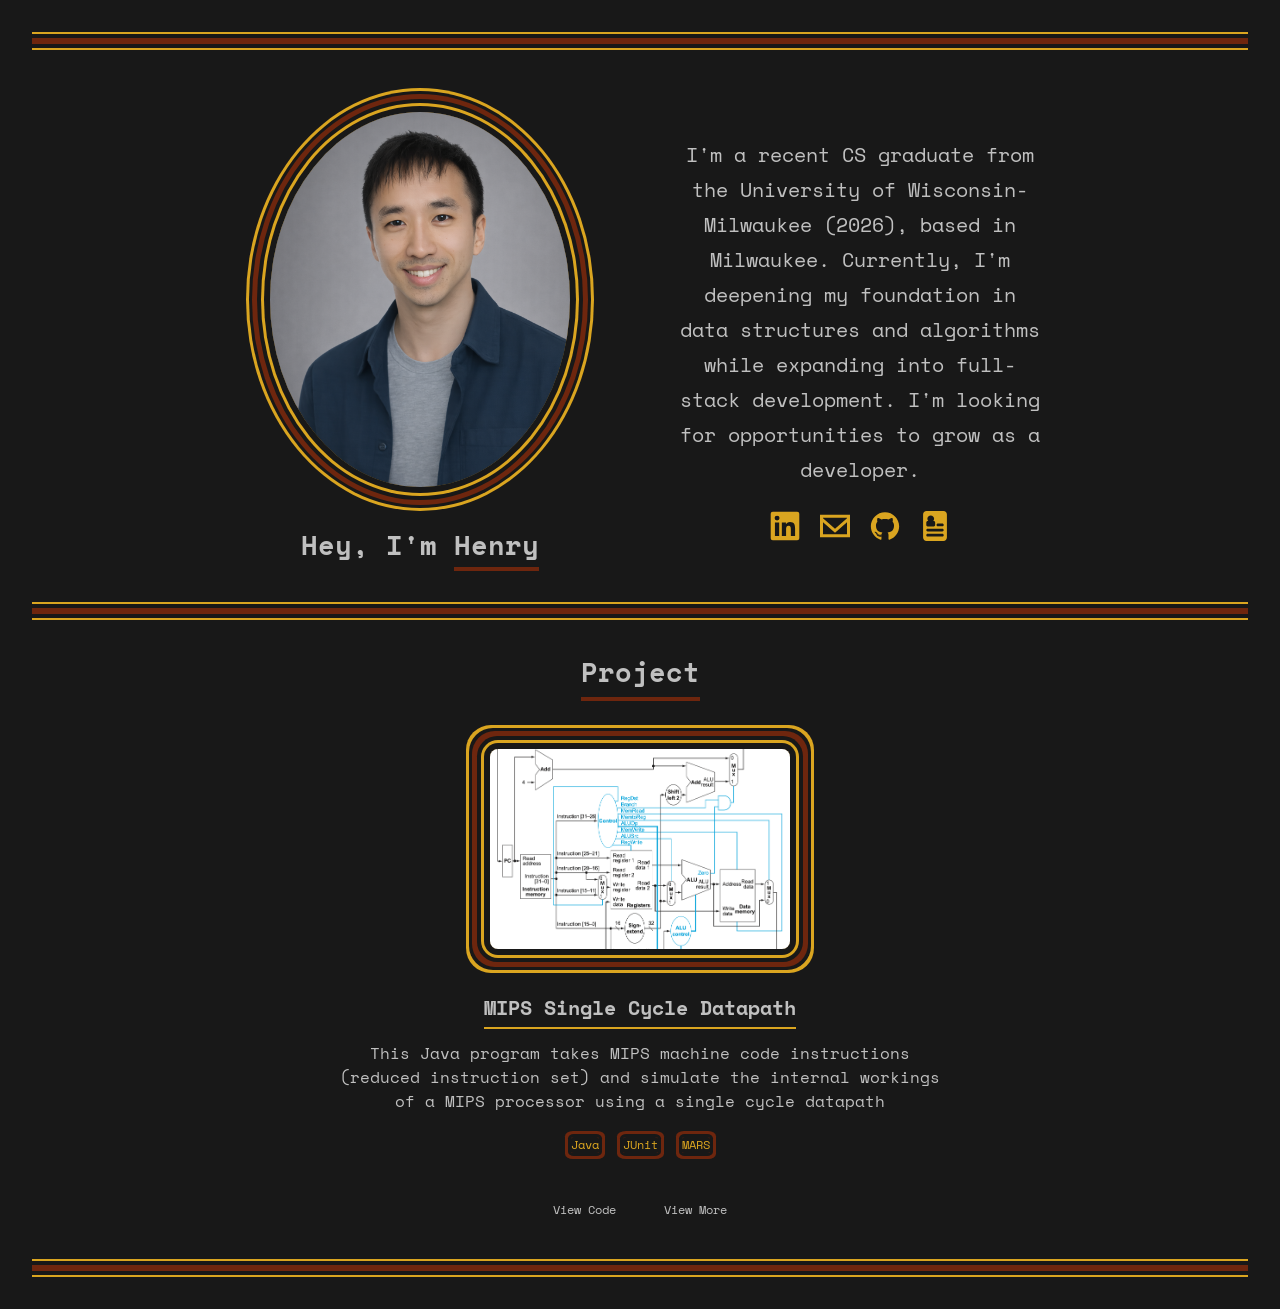
==== index.html @ 8cec806c "added animations, edited off WHUR" ====
<!DOCTYPE html>

<html>
  <head>
    <title>Henry's Portfolio</title>
    <link rel="stylesheet" href="styles/styles.css">
    <link rel="preconnect" href="https://fonts.googleapis.com">
    <link rel="preconnect" href="https://fonts.gstatic.com" crossorigin>
    <link href="https://fonts.googleapis.com/css2?family=Space+Mono:ital,wght@0,400;0,700;1,400;1,700&display=swap" rel="stylesheet">
  </head>

  <body>
    <header class="header">
      <div class="divider">
        <span class="divider__yellow"></span>
        <span class="divider__red"></span>
        <span class="divider__yellow"></span>
      </div>
    </header>
    
    <section id="hero">  
      <div class="hero__container">
        <div class="hero__left">
          <img class="hero__image" src="/assets/images/henry_xiong.png" alt="picture of Henry" width="174" height="383"/>
          <h1 class="hero__header">Hey, I'm <span class="hero__name">Henry</span></h1>
        </div>

        <div class="hero__right">
          <p class="hero__description">
            I'm a recent CS graduate from the University of Wisconsin-Milwaukee (2026), based in Milwaukee.
            Currently, I'm deepening my foundation in data structures and algorithms while expanding into full-stack development.  
            I'm looking for opportunities to grow as a developer.
          </p>

          <nav class="hero__socials">   
            <a href="https://www.linkedin.com/in/your-username" target="_blank">
              <svg xmlns="http://www.w3.org/2000/svg" width="30px" height= "30px" viewBox="0 0 128 128">
                <path d="M116 3H12a8.91 8.91 0 00-9 8.8v104.42a8.91 8.91 0 009 8.78h104a8.93 8.93 0 009-8.81V11.77A8.93 8.93 0 00116 3zM39.17 107H21.06V48.73h18.11zm-9-66.21a10.5 10.5 0 1110.49-10.5 10.5 10.5 0 01-10.54 10.48zM107 107H88.89V78.65c0-6.75-.12-15.44-9.41-15.44s-10.87 7.36-10.87 15V107H50.53V48.73h17.36v8h.24c2.42-4.58 8.32-9.41 17.13-9.41C103.6 47.28 107 59.35 107 75z"/>
              </svg>
            </a>
            
            <a href="mailto:henryxyooj@hotmail.com" class="email-link" data-email="henryxyooj@hotmail.com">
              <svg width="30px" height="30px" viewBox="0 -2.5 20 20" version="1.1" xmlns="http://www.w3.org/2000/svg" xmlns:xlink="http://www.w3.org/1999/xlink">
                <title>email [#1573]</title>
                <desc>Created with Sketch.</desc>
                <defs></defs>
                <g id="Page-1" stroke="none" stroke-width="1" fill-rule="evenodd">
                  <g id="Dribbble-Light-Preview" transform="translate(-300.000000, -922.000000)">
                    <g id="icons" transform="translate(56.000000, 160.000000)">
                      <path d="M262,764.291 L254,771.318 L246,764.281 L246,764 L262,764 L262,764.291 Z M246,775 L246,766.945 L254,773.98 L262,766.953 L262,775 L246,775 Z M244,777 L264,777 L264,762 L244,762 L244,777 Z" id="email-[#1573]"></path>
                    </g>
                  </g>
                </g>
              </svg>
            </a>
            
            <a href="https://github.com/henryxyooj" target="_blank">
              <svg xmlns="http://www.w3.org/2000/svg" width="30px" height= "30px" viewBox="0 0 128 128">
                <g>
                  <path fill-rule="evenodd" clip-rule="evenodd" d="M64 5.103c-33.347 0-60.388 27.035-60.388 60.388 0 26.682 17.303 49.317 41.297 57.303 3.017.56 4.125-1.31 4.125-2.905 0-1.44-.056-6.197-.082-11.243-16.8 3.653-20.345-7.125-20.345-7.125-2.747-6.98-6.705-8.836-6.705-8.836-5.48-3.748.413-3.67.413-3.67 6.063.425 9.257 6.223 9.257 6.223 5.386 9.23 14.127 6.562 17.573 5.02.542-3.903 2.107-6.568 3.834-8.076-13.413-1.525-27.514-6.704-27.514-29.843 0-6.593 2.36-11.98 6.223-16.21-.628-1.52-2.695-7.662.584-15.98 0 0 5.07-1.623 16.61 6.19C53.7 35 58.867 34.327 64 34.304c5.13.023 10.3.694 15.127 2.033 11.526-7.813 16.59-6.19 16.59-6.19 3.287 8.317 1.22 14.46.593 15.98 3.872 4.23 6.215 9.617 6.215 16.21 0 23.194-14.127 28.3-27.574 29.796 2.167 1.874 4.097 5.55 4.097 11.183 0 8.08-.07 14.583-.07 16.572 0 1.607 1.088 3.49 4.148 2.897 23.98-7.994 41.263-30.622 41.263-57.294C124.388 32.14 97.35 5.104 64 5.104z"/>
                  <path d="M26.484 91.806c-.133.3-.605.39-1.035.185-.44-.196-.685-.605-.543-.906.13-.31.603-.395 1.04-.188.44.197.69.61.537.91zm2.446 2.729c-.287.267-.85.143-1.232-.28-.396-.42-.47-.983-.177-1.254.298-.266.844-.14 1.24.28.394.426.472.984.17 1.255zM31.312 98.012c-.37.258-.976.017-1.35-.52-.37-.538-.37-1.183.01-1.44.373-.258.97-.025 1.35.507.368.545.368 1.19-.01 1.452zm3.261 3.361c-.33.365-1.036.267-1.552-.23-.527-.487-.674-1.18-.343-1.544.336-.366 1.045-.264 1.564.23.527.486.686 1.18.333 1.543zm4.5 1.951c-.147.473-.825.688-1.51.486-.683-.207-1.13-.76-.99-1.238.14-.477.823-.7 1.512-.485.683.206 1.13.756.988 1.237zm4.943.361c.017.498-.563.91-1.28.92-.723.017-1.308-.387-1.315-.877 0-.503.568-.91 1.29-.924.717-.013 1.306.387 1.306.88zm4.598-.782c.086.485-.413.984-1.126 1.117-.7.13-1.35-.172-1.44-.653-.086-.498.422-.997 1.122-1.126.714-.123 1.354.17 1.444.663zm0 0"/>
                </g>
              </svg>
            </a>

            <a href="/assets/resume/henry_xiong_resume.pdf" download>
              <svg version="1.1" id="Capa_1" xmlns="http://www.w3.org/2000/svg" xmlns:xlink="http://www.w3.org/1999/xlink" width="30px" height="30px" viewBox="0 0 43.916 43.916" xml:space="preserve">
                <g id="#000000">
	                <path d="M34.395,0H9.522c-2.762,0-5,2.239-5,5v33.916c0,2.761,2.238,5,5,5h24.871c2.762,0,5-2.239,5-5V5
	                  C39.395,2.239,37.154,0,34.395,0z M9.208,16.855c0-1.172,0.951-2.121,2.121-2.121h0.742c-0.791-0.874-1.277-2.03-1.277-3.304
	                  c0-2.723,2.209-4.931,4.932-4.931c2.725,0,4.932,2.207,4.932,4.932c0,1.272-0.486,2.429-1.279,3.303h0.709
	                  c1.172,0,2.121,0.949,2.121,2.121v3.578c0,1.122-0.875,2.03-1.975,2.106h-9.051c-1.1-0.076-1.975-0.984-1.975-2.106V16.855
	                  L9.208,16.855z M32.708,37.416h-21.5c-1.104,0-2-0.896-2-2s0.896-2,2-2h21.5c1.104,0,2,0.896,2,2S33.812,37.416,32.708,37.416z
	                  M32.708,29.916h-21.5c-1.104,0-2-0.896-2-2s0.896-2,2-2h21.5c1.104,0,2,0.896,2,2S33.812,29.916,32.708,29.916z M32.708,22.416
	                  h-6.5c-1.104,0-2-0.896-2-2c0-1.104,0.896-2,2-2h6.5c1.104,0,2,0.896,2,2C34.708,21.52,33.812,22.416,32.708,22.416z"/>
                </g>
              </svg>
            </a>
          </nav>          
        </div>
      </div>
    </section>

    <div class="divider">
      <span class="divider__yellow"></span>
      <span class="divider__red"></span>
      <span class="divider__yellow"></span>
    </div>

    <section id="project">
      <h2 class="project__header__main">Project</h2>

      <div class="project__container">
        <div class="project__card">
          <img src="assets/images/mips_single_cycle_datapath.png" alt="MIPS Single Cycle Datapath Screenshot" >
          
          <div class="project__info">
            <h3 class="project__header__seco">MIPS Single Cycle Datapath</h3>
            <p class="project__info__description">This Java program takes MIPS machine code instructions (reduced instruction set) and simulate the internal workings of a MIPS processor using a single cycle datapath</p>
            
            <div class="project__tech">
              <p class="project__tech__skill">Java</p>
              <p class="project__tech__skill">JUnit</p>
              <p class="project__tech__skill">MARS</p>
            </div>

            <div class="project__links">
              <a href="https://github.com/henryxyooj/single_cycle_datapath/" target="blank">View Code</a>
              <a href="/pages/mips_single_cycle_datapath.html">View More</a>
            </div>
          </div>
        </div>
      </div>
    </section>

    <div class="divider">
      <span class="divider__yellow"></span>
      <span class="divider__red"></span>
      <span class="divider__yellow"></span>
    </div>
      
    <footer class="footer">
    </footer>
  
  </body>
</html>
---- styles/styles.css ----
:root {
    --main: #181818;
    --main-card: #2a2a2a;
    --main-contra: #c0c0c0; 
    --seco: #6e260e;
    --seco-contra: #DAA520;
    --wrapper: 69.375rem;
    --fs-18: 1.125rem;
    --fs-24: 1.5rem;
    --fs-32: 2rem;
    --fs-48: 3rem;
    --ease-in-out: color 250ms ease-in-out;
}

html {
    box-sizing: border-box;
    font-size: 100%;
}

body {
    margin: 0;
    font-family: "Space Mono", monospace;
    background-color: var(--main);
    color: var(--main-contra);
    font-size: 18px;
    line-height: 1.5; 
}

.divider {
    padding: 2rem;
    display: flex;
    flex-direction: column;
    gap: 4px;
}

.divider__yellow {
    height: 2px;
    background-color: var(--seco-contra);
}

.divider__red {
    height: 6px;
    background-color: var(--seco);
}

@view-transition {
    navigation: auto;
}

@keyframes slide-to-bottom {
  from {
    transform: translateY(0);
  }

  to {
    transform: translateY(100vw);
  }
}

::view-transition-old(root) {
  animation: slide-to-bottom 0.3s;
  z-index: 2;
}

::view-transition-new(root) {
  animation: none;
}

.hero {}

.hero__container {
    display: grid;
    grid-template-columns: 1fr 1fr;
    gap: 5rem;
    align-items: center;
    margin: 0 auto;
    max-width: 800px;
    margin-bottom: -3rem;
}

.hero__left {
    display: flex;
    flex-direction: column;
    align-items: center;
    text-align: center;
    gap: 1rem;
    padding: 1.875rem;
}

.hero__image {
    width: 300px;
    height: 375px;
    border-radius: 50%;
    object-fit: cover;
    box-shadow:
        0 0 0 6px var(--main),
        0 0 0 9px var(--seco-contra),
        0 0 0 13px var(--main),
        0 0 0 18px var(--seco),
        0 0 0 21px var(--main),
        0 0 0 24px var(--seco-contra);
}

.hero__header {}

.hero__name {
    color: var(--main-contra);
    border-bottom: 4.5px solid var(--seco);
    padding-bottom: 2px;
}

.hero__right {
    display: flex;
    flex-direction: column;
    gap: 1.5rem;
}

.refined__implementation__container {
    background: var(--main-card);
    border: 1px solid var(--seco);
    border-radius: 8px;
    padding: 1.5rem 1.75rem;
}


.hero__description {
    line-height: 1.75;
    font-size: 1.25rem;
    max-width: 400px;
    margin: 0rem auto;
    text-align: center;
}

.hero__socials {
    display: flex;
    align-items: center;
    justify-content: center;
    gap: 1.25rem;
    padding: 0 0 1rem 0;
}

.hero__socials svg {
    fill: var(--seco-contra);
    transition: 
        fill 250ms ease-in-out,
        transform 250ms ease-in-out;
}

.hero__socials:hover svg {
    fill: var(--seco-contra);
}

.hero__socials svg:hover {
    fill: var(--seco);
    transform: translateY(-6px);
}

.project {}

.project__header__main {
    display: flex;
    justify-content: center;
    align-items: center;
    align-self: center;
    padding-bottom: 0.25rem;
    border-bottom: 4.5px solid var(--seco);
    width: fit-content;
    margin: 0 auto 3rem;
}

.project__container {}

.project__card {
    display: flex;
    flex-direction: column;
    gap: 1.5rem;
    border-radius: 10px;
    padding: 0 1.5rem 0;
    align-items: center;
}

.project__card img {
    width: 300px;
    height: 200px;
    object-fit: cover;
    border-radius: 8px;
    box-shadow:
        0 0 0 6px var(--main),
        0 0 0 9px var(--seco-contra),
        0 0 0 13px var(--main),
        0 0 0 18px var(--seco),
        0 0 0 21px var(--main),
        0 0 0 24px var(--seco-contra);
}

.project__info {
    padding: 0 6rem 0rem;
    display: flex;
    flex-direction: column;
    justify-content: center;
    gap: 0.75rem;
    align-items: center;
    text-align: center;
    margin-top: 1.25rem;
}

.project__header__seco {
    margin: 0 auto;
    font-size: 1.25rem;
    padding-bottom: 0.25rem;
    border-bottom: 2.5px solid var(--seco-contra);
    width: fit-content;
}

.project__info__description {
    margin: 0 auto;
    line-height: 1.5;
    font-size: 1rem;
    max-width: 600px;
}

.project__tech {
    display: flex;
    gap: 1.5rem;
}

.project__tech__skill {
    font-size: 0.75rem;
    line-height: 1rem;
    color: var(--seco-contra);
    border-radius: 10%;
    box-shadow: 
        0 0 0 3px var(--main),
        0 0 0 6px var(--seco); 
    transition: transform 250ms ease-in-out;
}

.project__tech__skill:hover {
    transform: scale(1.25);
}

.project__links {
    display: flex;
    gap: 1rem;
    padding: 1rem 0rem 0rem 0rem;
}

.project__links a {
    padding: 0.5rem 1rem;
    border-radius: 6px;
    text-decoration: none;
    color: var(--main-contra);
    font-size: 0.75rem;
    transition:
        transform 250ms ease-in-out,
        box-shadow 250ms ease-in-out;
}

.project__links a:hover {
    transform: scale(1.05);
    box-shadow:
        0 0 0 2px var(--seco-contra),
        0 0 0 5px var(--main),
        0 0 0 8px var(--seco),
        0 0 0 10px var(--main),
        0 0 0 12px var(--seco-contra);
}

/* tablet*/
@media (max-width: 1024px) {

}

/* mobile */
@media (max-width: 768px) {
  .hero__container {
    grid-template-columns: 1fr;
    gap: 0rem;
  }

  .hero__socials {
    padding: 1.25rem 0rem 2.50rem;
  }

  .hero__left {
    text-align: center;
    padding-top: 2.0rem;
    padding-bottom: 0rem;
  }

  .hero__right {
    gap: 0rem;
  }

  .project__info__description {
    padding: 0 1.25rem;
  }
}
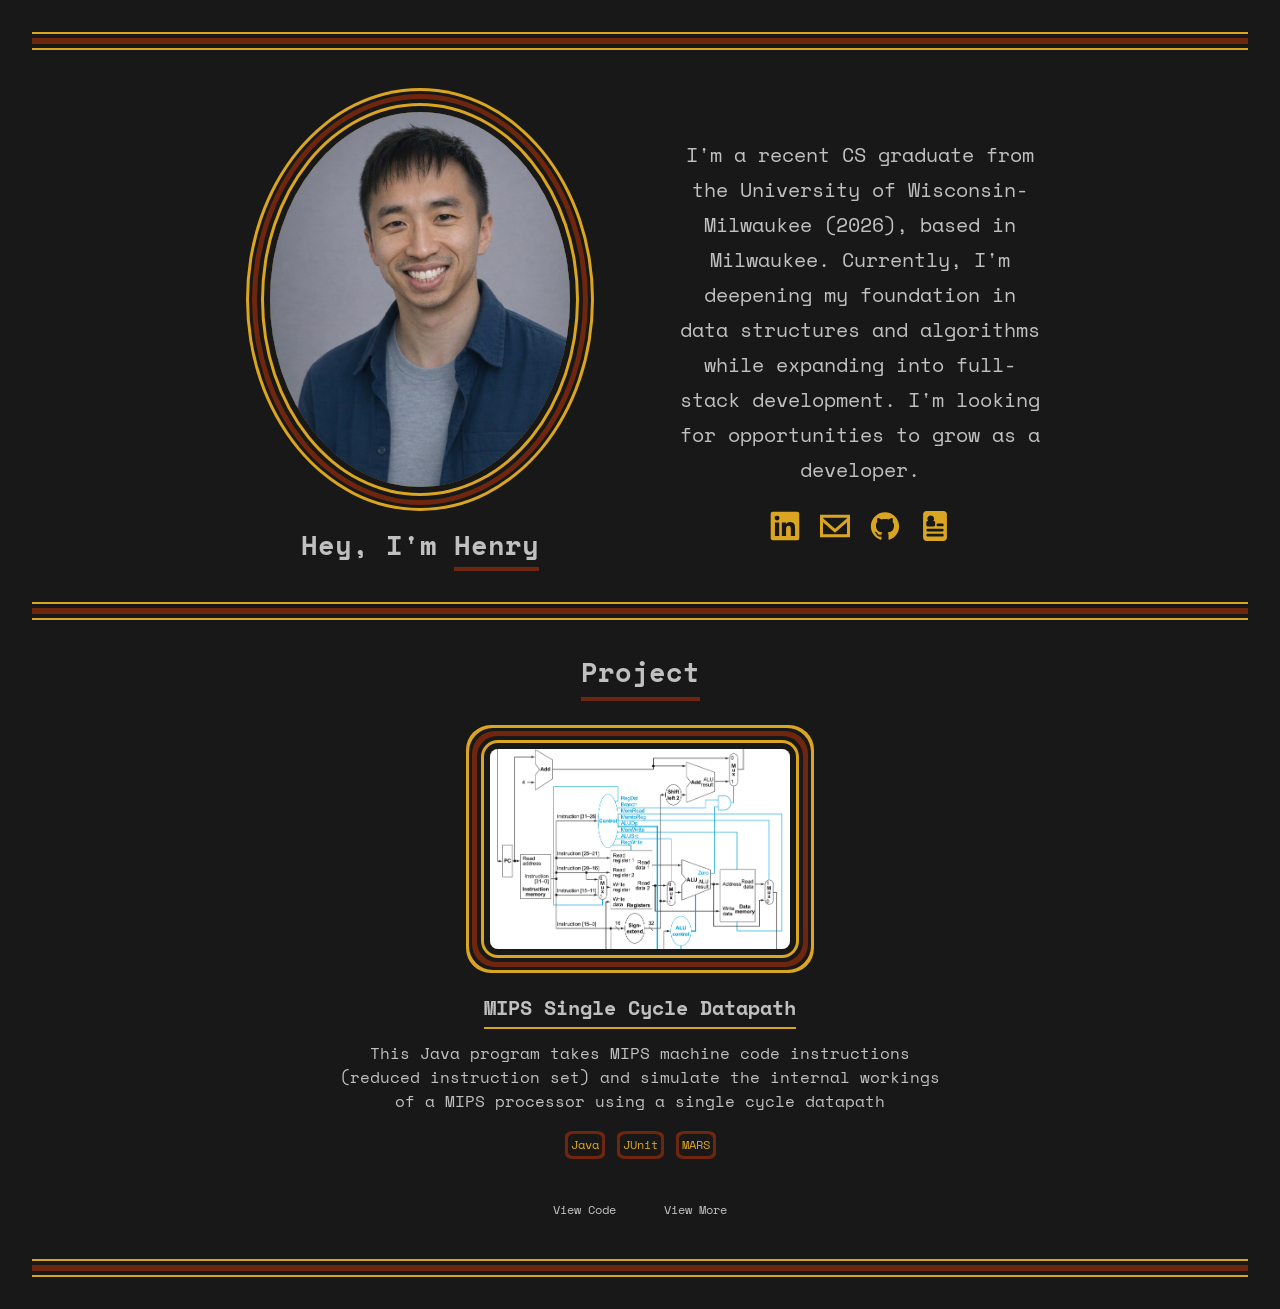
==== commit 2d633ad0: "editing" ====
--- a/index.html
+++ b/index.html
@@ -21,7 +21,7 @@
     <section id="hero">  
       <div class="hero__container">
         <div class="hero__left">
-          <img class="hero__image" src="/assets/images/henry_xiong.png" alt="picture of Henry" width="174" height="383"/>
+          <img class="hero__image" src="assets/images/henry_xiong.png" alt="picture of Henry"/>
           <h1 class="hero__header">Hey, I'm <span class="hero__name">Henry</span></h1>
         </div>
 
@@ -33,7 +33,7 @@
           </p>
 
           <nav class="hero__socials">   
-            <a href="https://www.linkedin.com/in/your-username" target="_blank">
+            <a href="https://www.linkedin.com/in/henry-xyooj target="_blank">
               <svg xmlns="http://www.w3.org/2000/svg" width="30px" height= "30px" viewBox="0 0 128 128">
                 <path d="M116 3H12a8.91 8.91 0 00-9 8.8v104.42a8.91 8.91 0 009 8.78h104a8.93 8.93 0 009-8.81V11.77A8.93 8.93 0 00116 3zM39.17 107H21.06V48.73h18.11zm-9-66.21a10.5 10.5 0 1110.49-10.5 10.5 10.5 0 01-10.54 10.48zM107 107H88.89V78.65c0-6.75-.12-15.44-9.41-15.44s-10.87 7.36-10.87 15V107H50.53V48.73h17.36v8h.24c2.42-4.58 8.32-9.41 17.13-9.41C103.6 47.28 107 59.35 107 75z"/>
               </svg>
@@ -63,7 +63,7 @@
               </svg>
             </a>
 
-            <a href="/assets/resume/henry_xiong_resume.pdf" download>
+            <a href="assets/downloads/resume.docx" download>
               <svg version="1.1" id="Capa_1" xmlns="http://www.w3.org/2000/svg" xmlns:xlink="http://www.w3.org/1999/xlink" width="30px" height="30px" viewBox="0 0 43.916 43.916" xml:space="preserve">
                 <g id="#000000">
 	                <path d="M34.395,0H9.522c-2.762,0-5,2.239-5,5v33.916c0,2.761,2.238,5,5,5h24.871c2.762,0,5-2.239,5-5V5
@@ -106,7 +106,7 @@
 
             <div class="project__links">
               <a href="https://github.com/henryxyooj/single_cycle_datapath/" target="blank">View Code</a>
-              <a href="/pages/mips_single_cycle_datapath.html">View More</a>
+              <a href="/portfolio/pages/mips_single_cycle_datapath.html">View More</a>
             </div>
           </div>
         </div>
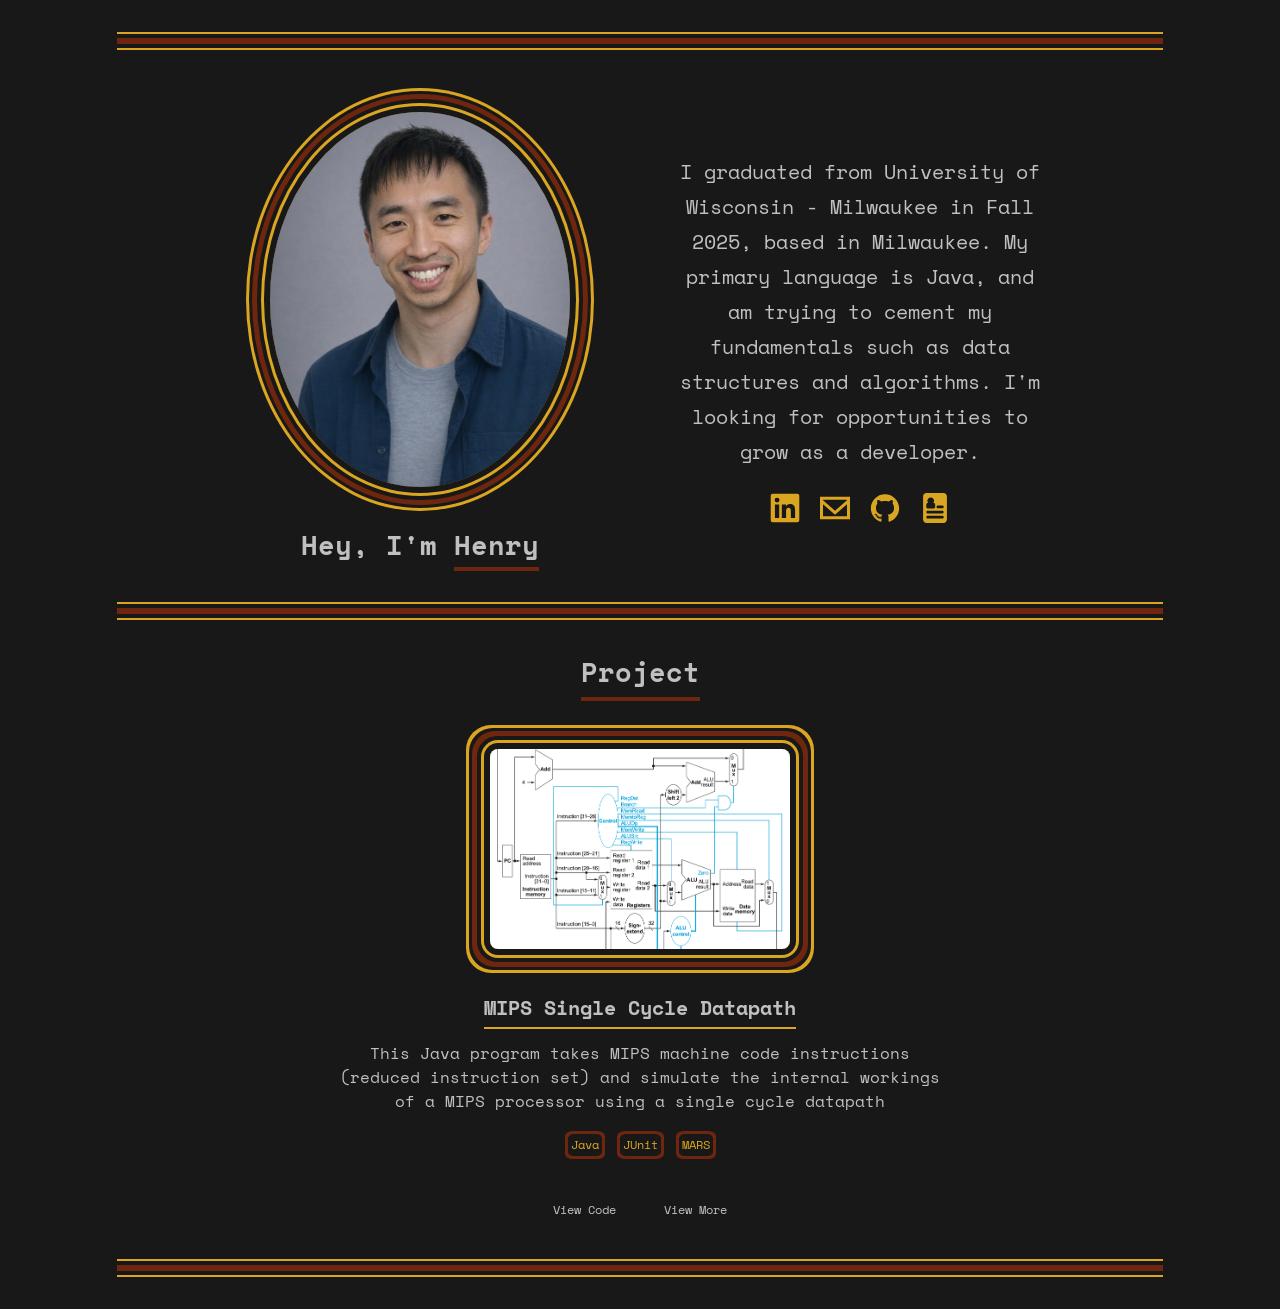
==== commit 43b37867: "- changed description - added demo video - adjusted styling for dividers" ====
--- a/index.html
+++ b/index.html
@@ -10,30 +10,30 @@
   </head>
 
   <body>
-    <header class="header">
+    <div class="divider__wrapper">
       <div class="divider">
         <span class="divider__yellow"></span>
         <span class="divider__red"></span>
         <span class="divider__yellow"></span>
       </div>
-    </header>
+    </div>
     
     <section id="hero">  
       <div class="hero__container">
         <div class="hero__left">
-          <img class="hero__image" src="assets/images/henry_xiong.png" alt="picture of Henry"/>
+          <img class="hero__image" src="assets/images/henry_xiong.png" alt="Henry"/>
           <h1 class="hero__header">Hey, I'm <span class="hero__name">Henry</span></h1>
         </div>
 
         <div class="hero__right">
           <p class="hero__description">
-            I'm a recent CS graduate from the University of Wisconsin-Milwaukee (2026), based in Milwaukee.
-            Currently, I'm deepening my foundation in data structures and algorithms while expanding into full-stack development.  
+            I graduated from University of Wisconsin - Milwaukee in Fall 2025, based in Milwaukee.
+            My primary language is Java, and am trying to cement my fundamentals such as data structures and algorithms.  
             I'm looking for opportunities to grow as a developer.
           </p>
 
           <nav class="hero__socials">   
-            <a href="https://www.linkedin.com/in/henry-xyooj target="_blank">
+            <a href="https://www.linkedin.com/in/henry-xyooj" target="_blank">
               <svg xmlns="http://www.w3.org/2000/svg" width="30px" height= "30px" viewBox="0 0 128 128">
                 <path d="M116 3H12a8.91 8.91 0 00-9 8.8v104.42a8.91 8.91 0 009 8.78h104a8.93 8.93 0 009-8.81V11.77A8.93 8.93 0 00116 3zM39.17 107H21.06V48.73h18.11zm-9-66.21a10.5 10.5 0 1110.49-10.5 10.5 10.5 0 01-10.54 10.48zM107 107H88.89V78.65c0-6.75-.12-15.44-9.41-15.44s-10.87 7.36-10.87 15V107H50.53V48.73h17.36v8h.24c2.42-4.58 8.32-9.41 17.13-9.41C103.6 47.28 107 59.35 107 75z"/>
               </svg>
@@ -81,10 +81,12 @@
       </div>
     </section>
 
-    <div class="divider">
-      <span class="divider__yellow"></span>
-      <span class="divider__red"></span>
-      <span class="divider__yellow"></span>
+    <div class="divider__wrapper">
+      <div class="divider">
+        <span class="divider__yellow"></span>
+        <span class="divider__red"></span>
+        <span class="divider__yellow"></span>
+      </div>
     </div>
 
     <section id="project">
@@ -113,10 +115,12 @@
       </div>
     </section>
 
-    <div class="divider">
-      <span class="divider__yellow"></span>
-      <span class="divider__red"></span>
-      <span class="divider__yellow"></span>
+    <div class="divider__wrapper">
+      <div class="divider">
+        <span class="divider__yellow"></span>
+        <span class="divider__red"></span>
+        <span class="divider__yellow"></span>
+      </div>
     </div>
       
     <footer class="footer">
--- a/styles/styles.css
+++ b/styles/styles.css
@@ -26,6 +26,12 @@
     line-height: 1.5; 
 }
 
+.divider__wrapper {
+    max-width: var(--wrapper);
+    width: 100%;
+    margin: 0 auto;
+}
+
 .divider {
     padding: 2rem;
     display: flex;
